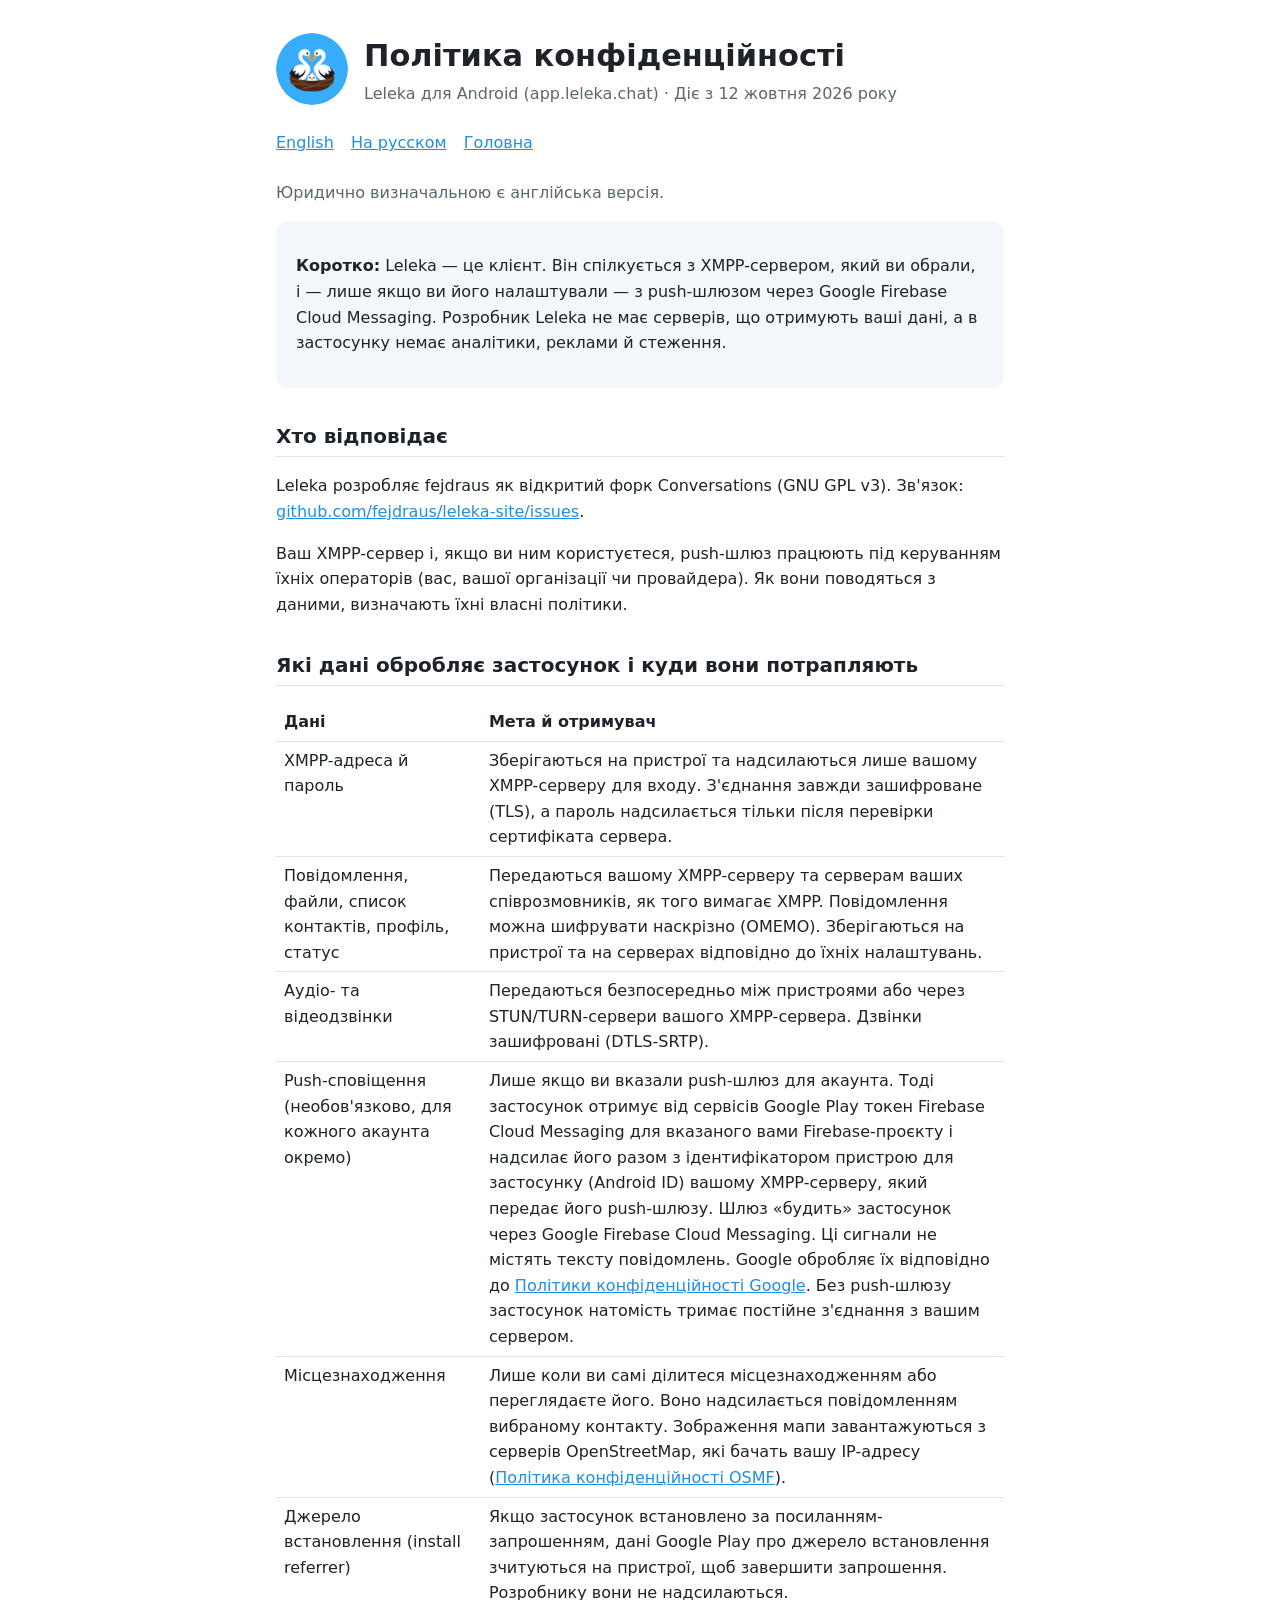
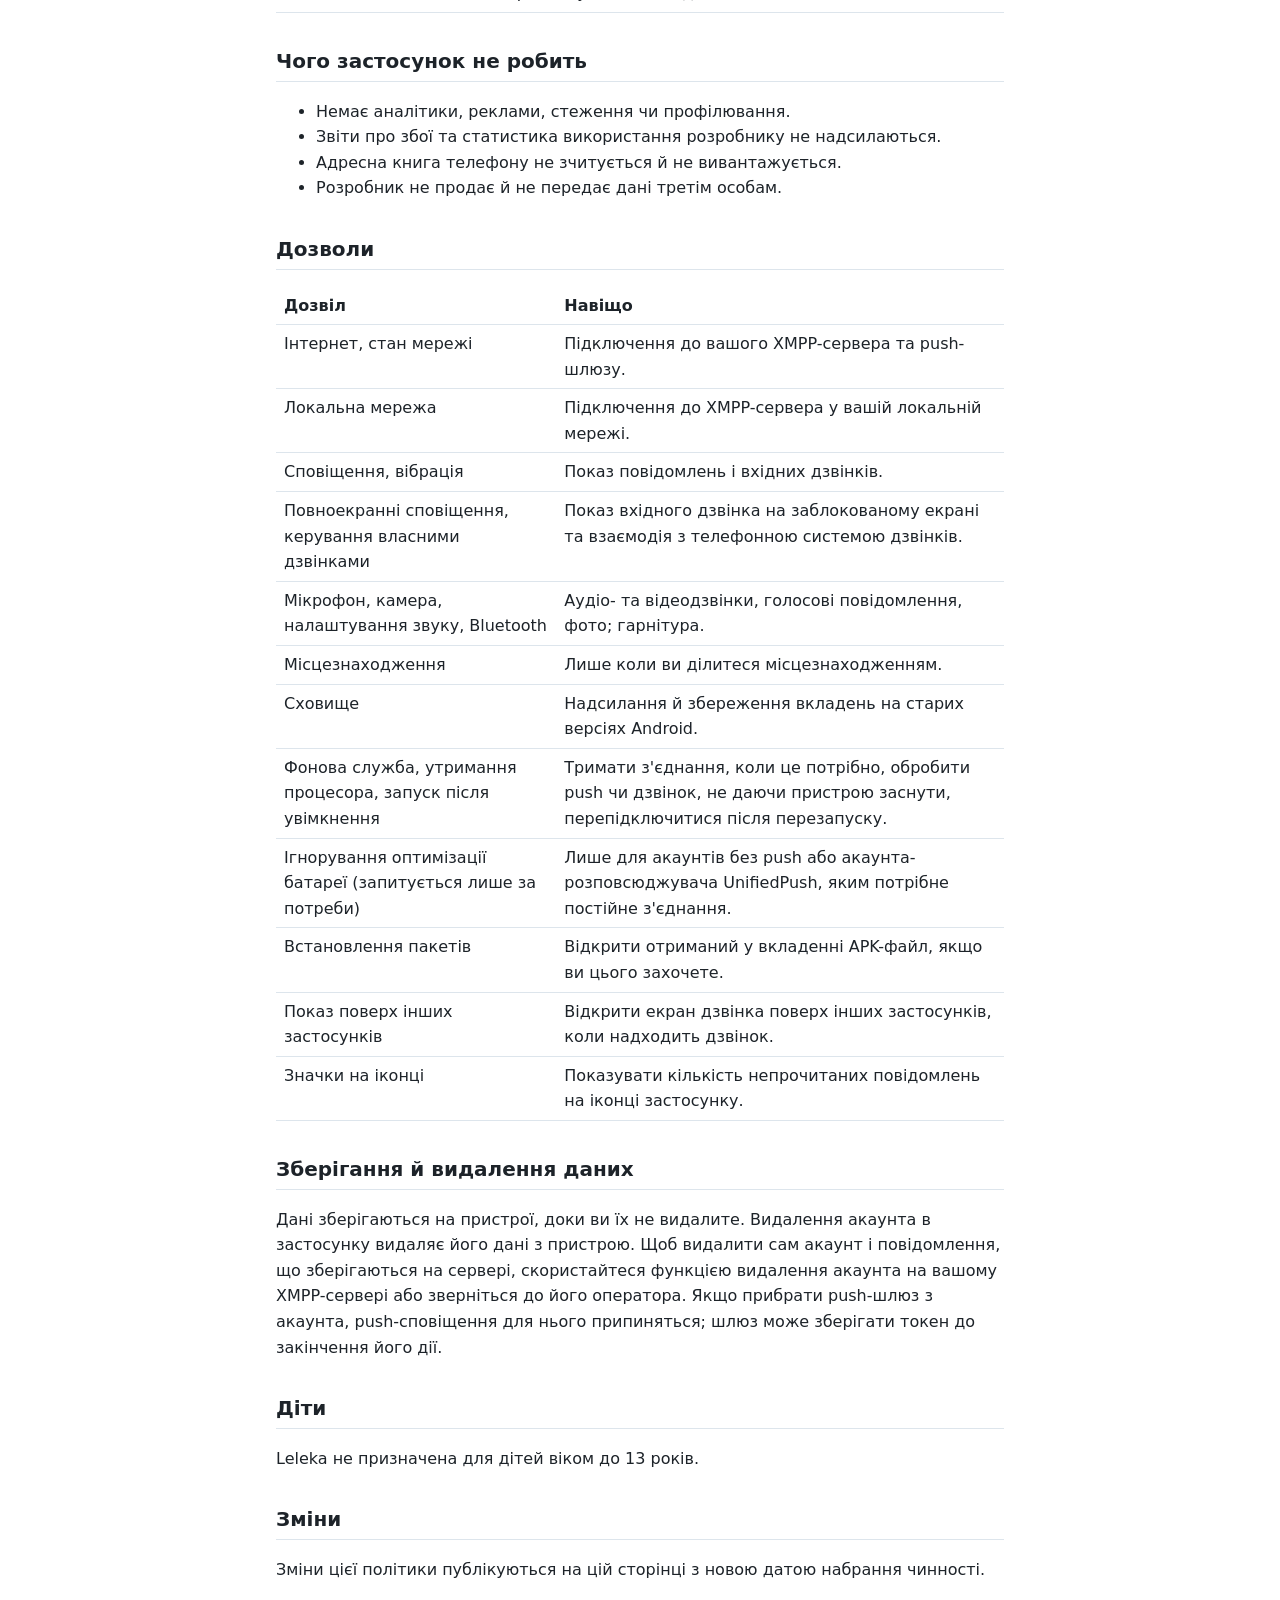
==== privacy-uk.html @ 1bc4a60e "Leleka site and privacy policy" ====
<!doctype html>
<html lang="uk">
<head>
  <meta charset="utf-8">
  <meta name="viewport" content="width=device-width, initial-scale=1">
  <title>Leleka — Політика конфіденційності</title>
  <link rel="stylesheet" href="style.css">
</head>
<body>
<main>
  <header>
    <img src="leleka.png" alt="Значок Leleka">
    <div>
      <h1>Політика конфіденційності</h1>
      <div class="muted">Leleka для Android (app.leleka.chat) · Діє з 12 жовтня 2026 року</div>
    </div>
  </header>
  <p class="langs"><a href="privacy.html">English</a> <a href="privacy-ru.html">На русском</a> <a href="index.html">Головна</a></p>
  <p class="muted">Юридично визначальною є англійська версія.</p>

  <div class="card">
    <p><strong>Коротко:</strong> Leleka — це клієнт. Він спілкується з XMPP-сервером, який ви обрали, і — лише якщо ви його
      налаштували — з push-шлюзом через Google Firebase Cloud Messaging. Розробник Leleka не має серверів, що отримують ваші
      дані, а в застосунку немає аналітики, реклами й стеження.</p>
  </div>

  <h2>Хто відповідає</h2>
  <p>Leleka розробляє fejdraus як відкритий форк Conversations (GNU GPL v3).
    Зв'язок: <a href="https://github.com/fejdraus/leleka-site/issues">github.com/fejdraus/leleka-site/issues</a>.</p>
  <p>Ваш XMPP-сервер і, якщо ви ним користуєтеся, push-шлюз працюють під керуванням їхніх операторів (вас, вашої організації
    чи провайдера). Як вони поводяться з даними, визначають їхні власні політики.</p>

  <h2>Які дані обробляє застосунок і куди вони потрапляють</h2>
  <table>
    <tr><th>Дані</th><th>Мета й отримувач</th></tr>
    <tr><td>XMPP-адреса й пароль</td>
      <td>Зберігаються на пристрої та надсилаються лише вашому XMPP-серверу для входу. З'єднання завжди зашифроване (TLS),
        а пароль надсилається тільки після перевірки сертифіката сервера.</td></tr>
    <tr><td>Повідомлення, файли, список контактів, профіль, статус</td>
      <td>Передаються вашому XMPP-серверу та серверам ваших співрозмовників, як того вимагає XMPP. Повідомлення можна шифрувати
        наскрізно (OMEMO). Зберігаються на пристрої та на серверах відповідно до їхніх налаштувань.</td></tr>
    <tr><td>Аудіо- та відеодзвінки</td>
      <td>Передаються безпосередньо між пристроями або через STUN/TURN-сервери вашого XMPP-сервера. Дзвінки зашифровані
        (DTLS-SRTP).</td></tr>
    <tr><td>Push-сповіщення (необов'язково, для кожного акаунта окремо)</td>
      <td>Лише якщо ви вказали push-шлюз для акаунта. Тоді застосунок отримує від сервісів Google Play токен Firebase Cloud
        Messaging для вказаного вами Firebase-проєкту і надсилає його разом з ідентифікатором пристрою для застосунку
        (Android ID) вашому XMPP-серверу, який передає його push-шлюзу. Шлюз «будить» застосунок через Google Firebase Cloud
        Messaging. Ці сигнали не містять тексту повідомлень. Google обробляє їх відповідно до
        <a href="https://policies.google.com/privacy">Політики конфіденційності Google</a>. Без push-шлюзу застосунок натомість
        тримає постійне з'єднання з вашим сервером.</td></tr>
    <tr><td>Місцезнаходження</td>
      <td>Лише коли ви самі ділитеся місцезнаходженням або переглядаєте його. Воно надсилається повідомленням вибраному
        контакту. Зображення мапи завантажуються з серверів OpenStreetMap, які бачать вашу IP-адресу
        (<a href="https://osmfoundation.org/wiki/Privacy_Policy">Політика конфіденційності OSMF</a>).</td></tr>
    <tr><td>Джерело встановлення (install referrer)</td>
      <td>Якщо застосунок встановлено за посиланням-запрошенням, дані Google Play про джерело встановлення зчитуються на
        пристрої, щоб завершити запрошення. Розробнику вони не надсилаються.</td></tr>
  </table>

  <h2>Чого застосунок не робить</h2>
  <ul>
    <li>Немає аналітики, реклами, стеження чи профілювання.</li>
    <li>Звіти про збої та статистика використання розробнику не надсилаються.</li>
    <li>Адресна книга телефону не зчитується й не вивантажується.</li>
    <li>Розробник не продає й не передає дані третім особам.</li>
  </ul>

  <h2>Дозволи</h2>
  <table>
    <tr><th>Дозвіл</th><th>Навіщо</th></tr>
    <tr><td>Інтернет, стан мережі</td><td>Підключення до вашого XMPP-сервера та push-шлюзу.</td></tr>
    <tr><td>Локальна мережа</td><td>Підключення до XMPP-сервера у вашій локальній мережі.</td></tr>
    <tr><td>Сповіщення, вібрація</td><td>Показ повідомлень і вхідних дзвінків.</td></tr>
    <tr><td>Повноекранні сповіщення, керування власними дзвінками</td><td>Показ вхідного дзвінка на заблокованому екрані та взаємодія з телефонною системою дзвінків.</td></tr>
    <tr><td>Мікрофон, камера, налаштування звуку, Bluetooth</td><td>Аудіо- та відеодзвінки, голосові повідомлення, фото; гарнітура.</td></tr>
    <tr><td>Місцезнаходження</td><td>Лише коли ви ділитеся місцезнаходженням.</td></tr>
    <tr><td>Сховище</td><td>Надсилання й збереження вкладень на старих версіях Android.</td></tr>
    <tr><td>Фонова служба, утримання процесора, запуск після увімкнення</td><td>Тримати з'єднання, коли це потрібно, обробити push чи дзвінок, не даючи пристрою заснути, перепідключитися після перезапуску.</td></tr>
    <tr><td>Ігнорування оптимізації батареї (запитується лише за потреби)</td><td>Лише для акаунтів без push або акаунта-розповсюджувача UnifiedPush, яким потрібне постійне з'єднання.</td></tr>
    <tr><td>Встановлення пакетів</td><td>Відкрити отриманий у вкладенні APK-файл, якщо ви цього захочете.</td></tr>
    <tr><td>Показ поверх інших застосунків</td><td>Відкрити екран дзвінка поверх інших застосунків, коли надходить дзвінок.</td></tr>
    <tr><td>Значки на іконці</td><td>Показувати кількість непрочитаних повідомлень на іконці застосунку.</td></tr>
  </table>

  <h2>Зберігання й видалення даних</h2>
  <p>Дані зберігаються на пристрої, доки ви їх не видалите. Видалення акаунта в застосунку видаляє його дані з пристрою.
    Щоб видалити сам акаунт і повідомлення, що зберігаються на сервері, скористайтеся функцією видалення акаунта на вашому
    XMPP-сервері або зверніться до його оператора. Якщо прибрати push-шлюз з акаунта, push-сповіщення для нього припиняться;
    шлюз може зберігати токен до закінчення його дії.</p>

  <h2>Діти</h2>
  <p>Leleka не призначена для дітей віком до 13 років.</p>

  <h2>Зміни</h2>
  <p>Зміни цієї політики публікуються на цій сторінці з новою датою набрання чинності.</p>
</main>
</body>
</html>
---- style.css ----
:root {
  --bg: #ffffff;
  --fg: #1d2329;
  --muted: #5b6670;
  --accent: #1f8fe0;
  --card: #f3f7fb;
  --line: #dde5ec;
}
@media (prefers-color-scheme: dark) {
  :root {
    --bg: #14181c;
    --fg: #e6ebef;
    --muted: #9aa7b1;
    --accent: #5cb8ff;
    --card: #1c2228;
    --line: #2a333b;
  }
}
* { box-sizing: border-box; }
body {
  margin: 0;
  background: var(--bg);
  color: var(--fg);
  font: 16px/1.6 system-ui, -apple-system, "Segoe UI", Roboto, sans-serif;
}
main { max-width: 760px; margin: 0 auto; padding: 32px 16px 64px; }
header { display: flex; align-items: center; gap: 16px; margin-bottom: 24px; }
header img { width: 72px; height: 72px; border-radius: 50%; }
h1 { margin: 0; font-size: 1.9rem; }
h2 { margin-top: 2rem; font-size: 1.25rem; border-bottom: 1px solid var(--line); padding-bottom: 4px; }
a { color: var(--accent); }
.muted { color: var(--muted); }
.langs { margin: 0 0 24px; }
.langs a { margin-right: 12px; }
.card { background: var(--card); border-radius: 12px; padding: 16px 20px; }
table { border-collapse: collapse; width: 100%; }
td, th { text-align: left; vertical-align: top; padding: 6px 8px; border-bottom: 1px solid var(--line); }
code { font-size: 0.9em; }
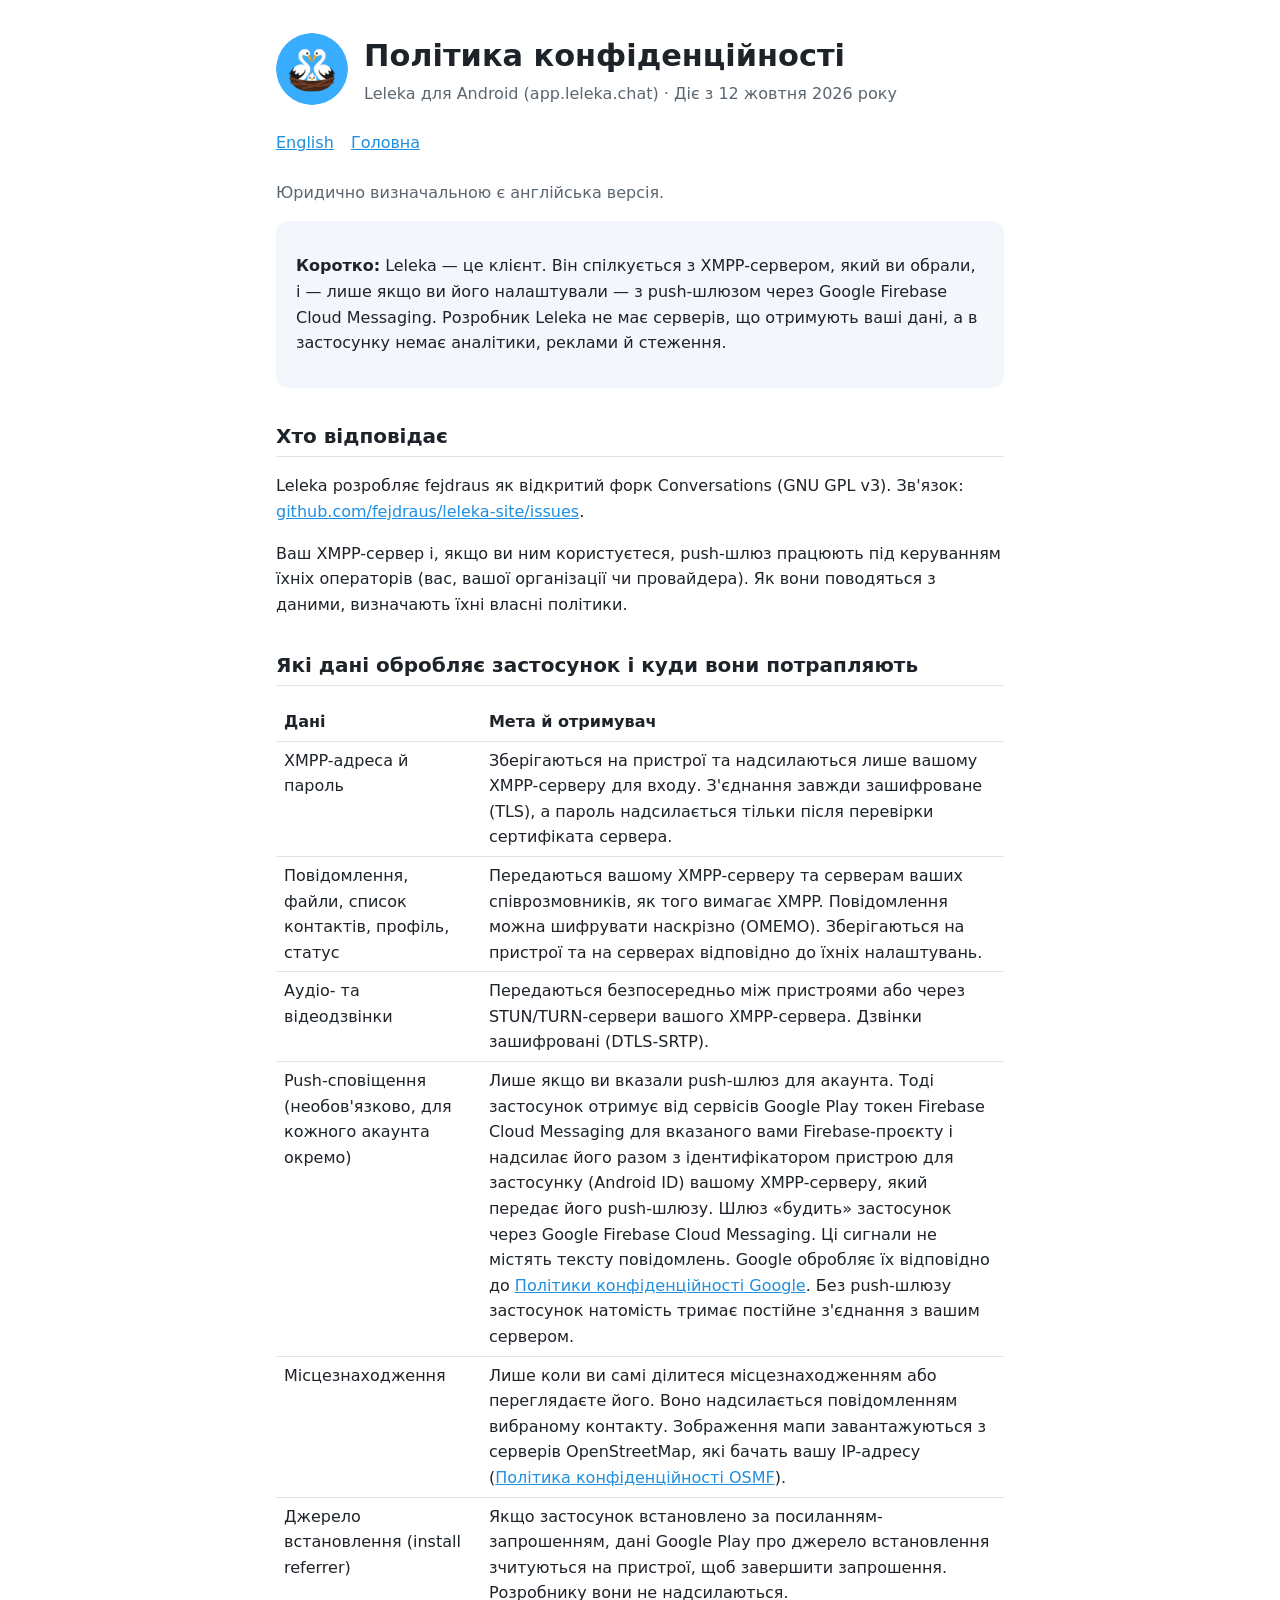
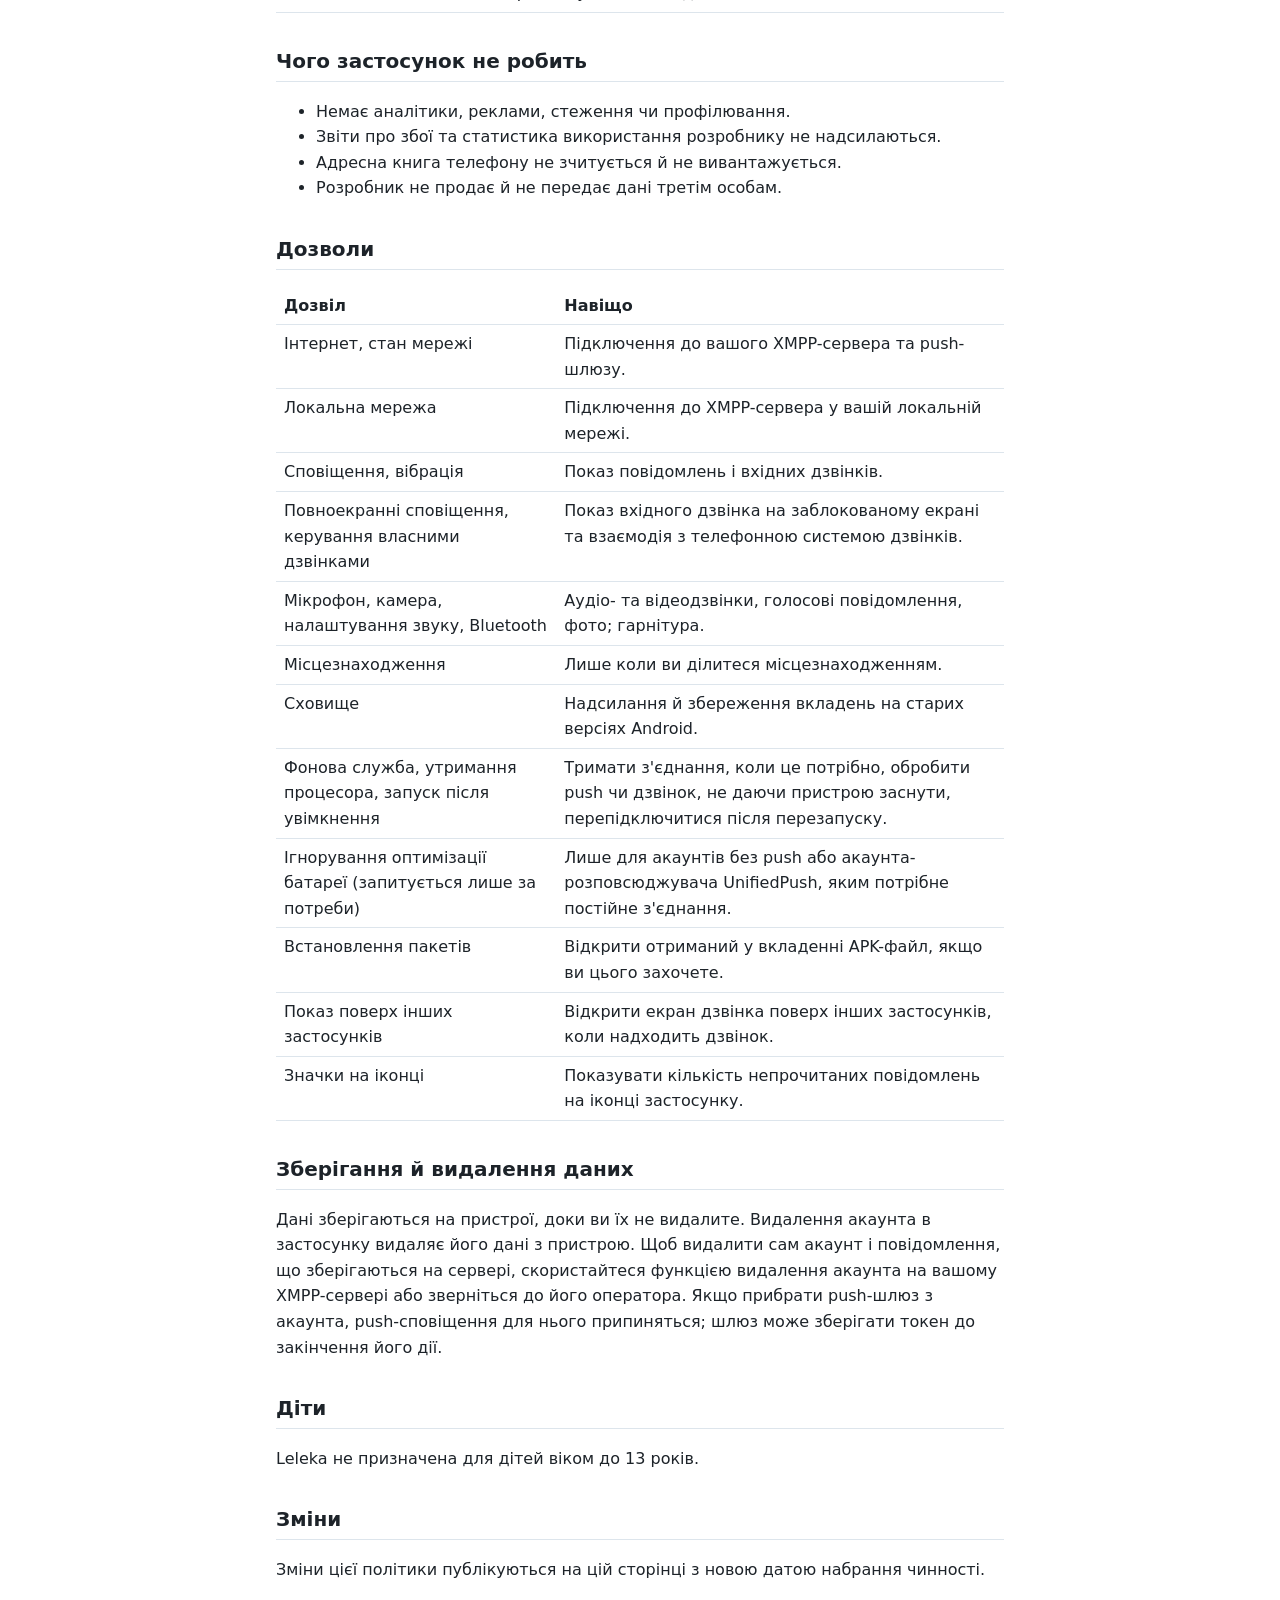
==== commit 41871838: "Remove the Russian translation" ====
--- a/privacy-uk.html
+++ b/privacy-uk.html
@@ -15,7 +15,7 @@
       <div class="muted">Leleka для Android (app.leleka.chat) · Діє з 12 жовтня 2026 року</div>
     </div>
   </header>
-  <p class="langs"><a href="privacy.html">English</a> <a href="privacy-ru.html">На русском</a> <a href="index.html">Головна</a></p>
+  <p class="langs"><a href="privacy.html">English</a> <a href="index.html">Головна</a></p>
   <p class="muted">Юридично визначальною є англійська версія.</p>
 
   <div class="card">
